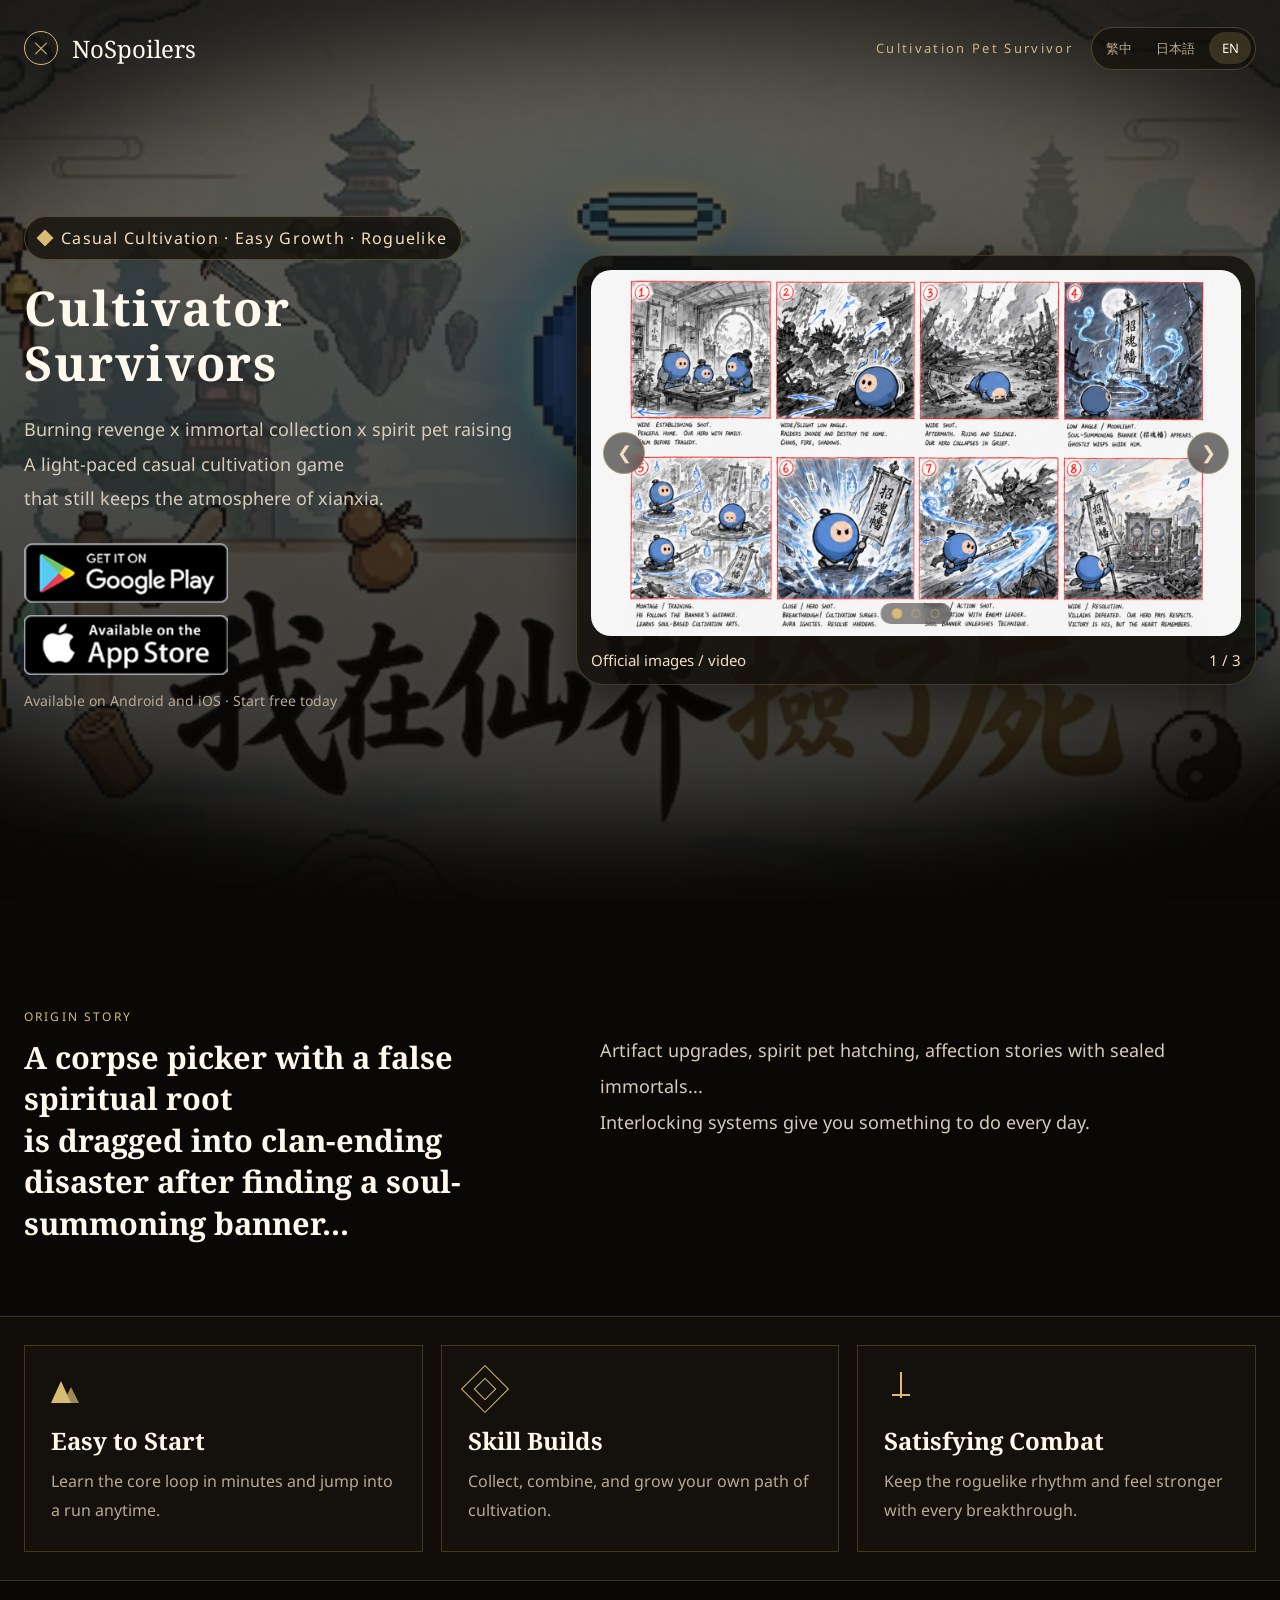
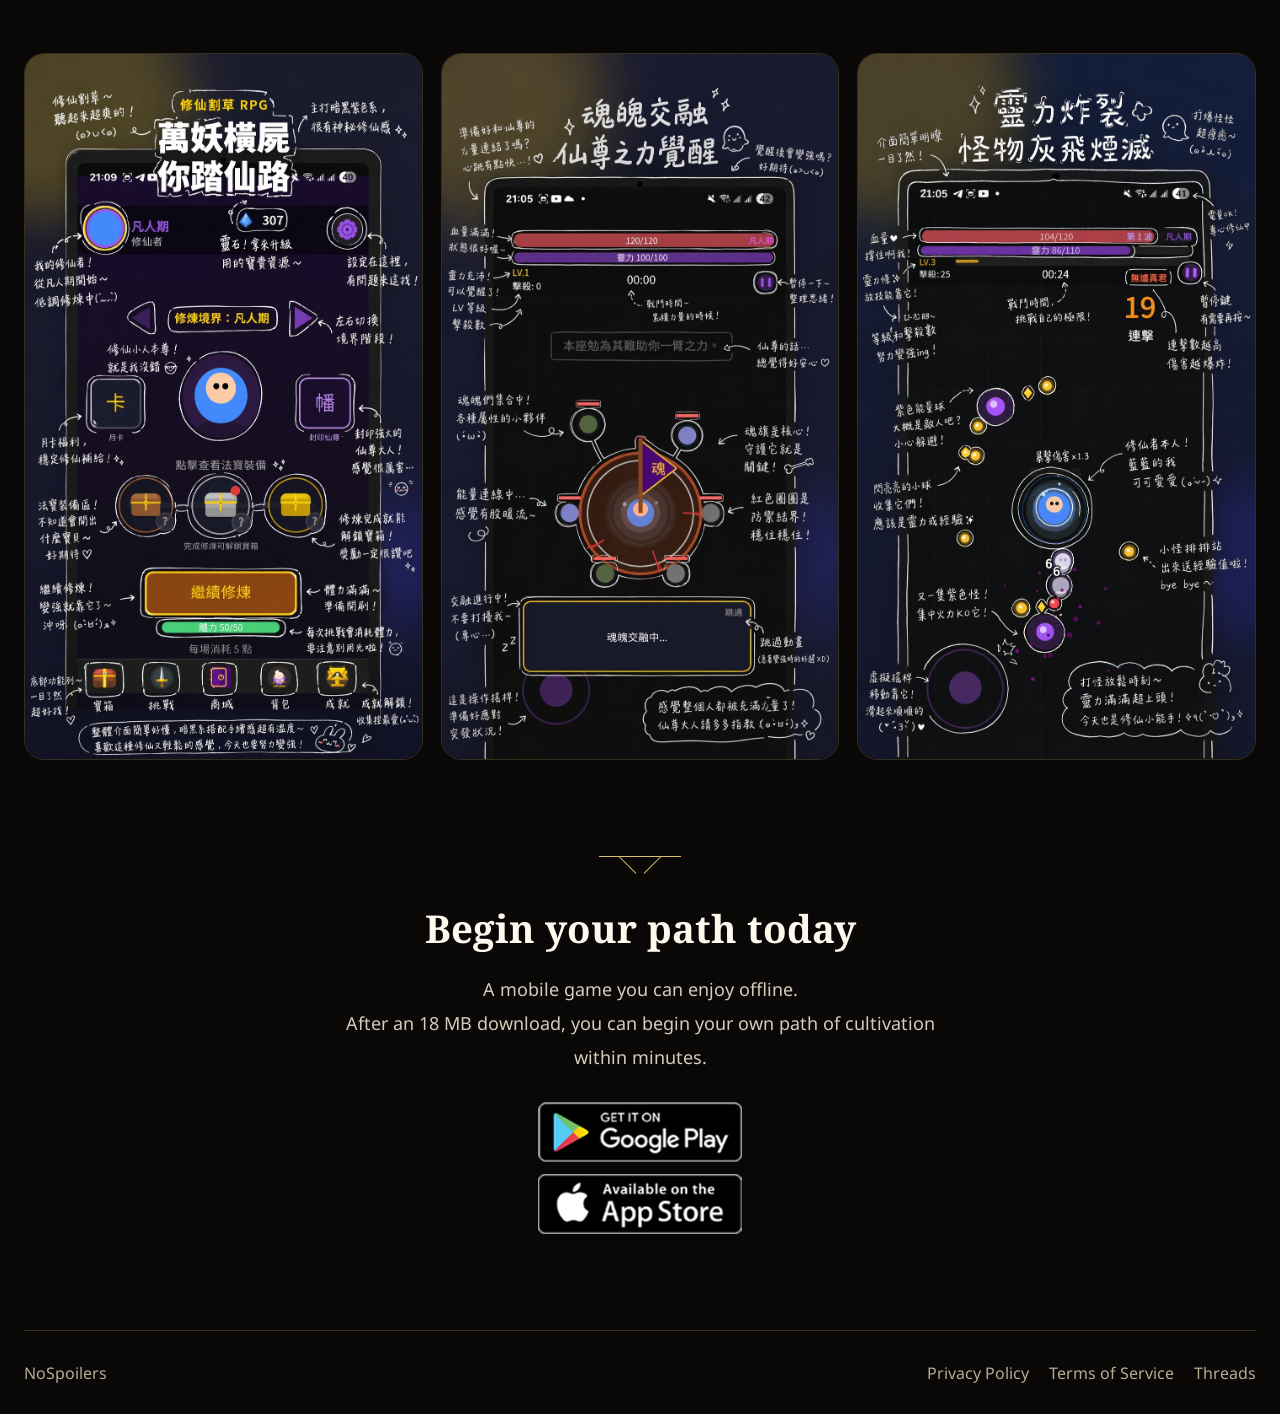
==== en/index.html @ 1b0b43a2 "Add multilingual landing pages" ====
<!DOCTYPE html>
<html lang="en">
<head>
  <meta charset="UTF-8">
  <meta name="viewport" content="width=device-width, initial-scale=1.0">
  <title>Cultivator Survivors | Casual Cultivation Roguelike</title>
  <meta name="description" content="Cultivator Survivors is a casual cultivation game with brisk pacing and a rich xianxia atmosphere. Watch the official trailer and download now on Google Play or the App Store.">
  <link rel="canonical" href="https://seanfuture9999.github.io/pickupfairy-landing/en/">
  <meta property="og:type" content="website">
  <meta property="og:locale" content="en_US">
  <meta property="og:site_name" content="Cultivator Survivors">
  <meta property="og:title" content="Cultivator Survivors | Casual Cultivation Roguelike">
  <meta property="og:description" content="Cultivator Survivors is a casual cultivation game with brisk pacing and a rich xianxia atmosphere. Watch the official trailer and download now on Google Play or the App Store.">
  <meta property="og:url" content="https://seanfuture9999.github.io/pickupfairy-landing/en/">
  <meta property="og:image" content="https://seanfuture9999.github.io/pickupfairy-landing/assets/images/001.jpg">
  <meta property="og:image:width" content="1600">
  <meta property="og:image:height" content="900">
  <meta name="twitter:card" content="summary_large_image">
  <meta name="twitter:title" content="Cultivator Survivors | Casual Cultivation Roguelike">
  <meta name="twitter:description" content="Cultivator Survivors is a casual cultivation game with brisk pacing and a rich xianxia atmosphere. Watch the official trailer and download now on Google Play or the App Store.">
  <meta name="twitter:image" content="https://seanfuture9999.github.io/pickupfairy-landing/assets/images/001.jpg">
  <link rel="alternate" hreflang="zh-Hant" href="https://seanfuture9999.github.io/pickupfairy-landing/">
  <link rel="alternate" hreflang="ja" href="https://seanfuture9999.github.io/pickupfairy-landing/ja/">
  <link rel="alternate" hreflang="en" href="https://seanfuture9999.github.io/pickupfairy-landing/en/">
  <link rel="alternate" hreflang="x-default" href="https://seanfuture9999.github.io/pickupfairy-landing/">
  <link rel="icon" type="image/png" sizes="32x32" href="../assets/images/favicon-32.png">
  <link rel="apple-touch-icon" sizes="180x180" href="../assets/images/apple-touch-icon.png">
  <link rel="preload" as="image" href="../assets/images/hero-banner.jpg">
  <link rel="preconnect" href="https://fonts.googleapis.com">
  <link rel="preconnect" href="https://fonts.gstatic.com" crossorigin>
  <link href="https://fonts.googleapis.com/css2?family=Noto+Sans:wght@400;500;700&family=Noto+Serif:wght@600;700;900&display=swap" rel="stylesheet">
  <link rel="stylesheet" href="../styles.css">
</head>
<body>
  <header class="hero">
    <div class="hero-shade"></div>
    <nav class="nav shell">
      <div class="brand">
        <span class="sigil" aria-hidden="true"></span>
        <span>NoSpoilers</span>
      </div>
      <div class="nav-tools">
        <span class="nav-kicker">Cultivation Pet Survivor</span>
        <nav class="lang-switcher" aria-label="Language switcher">
          <a href="../" lang="zh-Hant">繁中</a>
          <a href="../ja/" lang="ja">日本語</a>
          <a href="./" lang="en" aria-current="page">EN</a>
        </nav>
      </div>
    </nav>

    <div class="hero-grid shell">
      <section class="hero-copy">
        <p class="eyebrow">
          <span class="diamond" aria-hidden="true"></span>
          Casual Cultivation · Easy Growth · Roguelike
        </p>
        <h1>Cultivator Survivors</h1>
        <p class="lead">Burning revenge x immortal collection x spirit pet raising<br>A light-paced casual cultivation game<br>that still keeps the atmosphere of xianxia.</p>
        <div class="store-row">
          <a class="store-badge" href="https://play.google.com/store/apps/details?id=com.pickupfairy.game" target="_blank" rel="noopener" aria-label="Get it on Google Play">
            <img src="../assets/images/google.png" alt="Get it on Google Play" width="241" height="71" decoding="async">
          </a>
          <a class="store-badge" href="https://apps.apple.com/us/app/cultivator-survivors-roguelike/id6763825494" target="_blank" rel="noopener" aria-label="Download on the App Store">
            <img src="../assets/images/apple.png" alt="Download on the App Store" width="241" height="71" decoding="async">
          </a>
        </div>
        <p class="microcopy">Available on Android and iOS · Start free today</p>
      </section>

      <section class="trailer-card carousel" aria-label="Official images and video carousel" data-carousel>
        <div class="video-frame carousel-frame">
          <div class="carousel-track" data-carousel-track>
            <div class="carousel-slide is-active" data-slide-type="image">
              <img src="../assets/images/001.jpg" alt="Official image one" width="1600" height="900" decoding="async">
            </div>
            <div class="carousel-slide" data-slide-type="image">
              <img src="../assets/images/002.jpg" alt="Official image two" width="1600" height="900" loading="lazy" decoding="async">
            </div>
            <div class="carousel-slide" data-slide-type="video">
              <iframe src="https://www.youtube-nocookie.com/embed/JSna39oSoaU" title="Official gameplay trailer" allow="accelerometer; encrypted-media; gyroscope; picture-in-picture" allowfullscreen loading="lazy" referrerpolicy="strict-origin-when-cross-origin"></iframe>
            </div>
          </div>
          <button type="button" class="carousel-arrow prev" data-carousel-prev aria-label="Previous slide">&#10094;</button>
          <button type="button" class="carousel-arrow next" data-carousel-next aria-label="Next slide">&#10095;</button>
          <div class="carousel-dots" data-carousel-dots role="tablist" aria-label="Carousel pagination">
            <button type="button" class="carousel-dot is-active" data-carousel-dot="0" aria-label="Slide 1"></button>
            <button type="button" class="carousel-dot" data-carousel-dot="1" aria-label="Slide 2"></button>
            <button type="button" class="carousel-dot" data-carousel-dot="2" aria-label="Slide 3"></button>
          </div>
        </div>
        <div class="video-meta">
          <span>Official images / video</span>
          <span data-carousel-counter>1 / 3</span>
        </div>
      </section>
    </div>
  </header>

  <main>
    <section class="story shell split">
      <div>
        <p class="section-kicker">Origin Story</p>
        <h2>A corpse picker with a false spiritual root<br>is dragged into clan-ending disaster after finding a soul-summoning banner...</h2>
      </div>
      <p>Artifact upgrades, spirit pet hatching, affection stories with sealed immortals...<br>Interlocking systems give you something to do every day.</p>
    </section>

    <section class="feature-band">
      <div class="shell cards">
        <article class="feature-card">
          <span class="feature-mark mountain" aria-hidden="true"></span>
          <h3>Easy to Start</h3>
          <p>Learn the core loop in minutes and jump into a run anytime.</p>
        </article>
        <article class="feature-card">
          <span class="feature-mark talisman" aria-hidden="true"></span>
          <h3>Skill Builds</h3>
          <p>Collect, combine, and grow your own path of cultivation.</p>
        </article>
        <article class="feature-card">
          <span class="feature-mark sword" aria-hidden="true"></span>
          <h3>Satisfying Combat</h3>
          <p>Keep the roguelike rhythm and feel stronger with every breakthrough.</p>
        </article>
      </div>
    </section>

    <section class="gallery shell">
      <figure><img src="../assets/images/screenshot-1.jpg" alt="Gameplay screenshot one" width="941" height="1672" loading="lazy" decoding="async"></figure>
      <figure><img src="../assets/images/screenshot-2.jpg" alt="Gameplay screenshot two" width="941" height="1672" loading="lazy" decoding="async"></figure>
      <figure><img src="../assets/images/screenshot-3.jpg" alt="Gameplay screenshot three" width="941" height="1672" loading="lazy" decoding="async"></figure>
    </section>

    <section class="final-cta shell">
      <span class="ornament" aria-hidden="true"></span>
      <h2>Begin your path today</h2>
      <p>A mobile game you can enjoy offline.<br>After an 18 MB download, you can begin your own path of cultivation within minutes.</p>
      <div class="store-row centered">
        <a class="store-badge" href="https://play.google.com/store/apps/details?id=com.pickupfairy.game" target="_blank" rel="noopener" aria-label="Get it on Google Play">
          <img src="../assets/images/google.png" alt="Get it on Google Play" width="241" height="71" loading="lazy" decoding="async">
        </a>
        <a class="store-badge" href="https://apps.apple.com/us/app/cultivator-survivors-roguelike/id6763825494" target="_blank" rel="noopener" aria-label="Download on the App Store">
          <img src="../assets/images/apple.png" alt="Download on the App Store" width="241" height="71" loading="lazy" decoding="async">
        </a>
      </div>
    </section>
  </main>

  <footer class="footer shell">
    <span>NoSpoilers</span>
    <nav>
      <a href="https://seanfuture9999.github.io/nospoilers-legal/privacy-policy.html" target="_blank" rel="noopener">Privacy Policy</a>
      <a href="https://seanfuture9999.github.io/nospoilers-legal/terms-of-service.html" target="_blank" rel="noopener">Terms of Service</a>
      <a href="https://www.threads.com/@mech_sanda" target="_blank" rel="noopener">Threads</a>
    </nav>
  </footer>
  <script src="../script.js"></script>
</body>
</html>
---- styles.css ----
﻿:root {
  --bg: #090806;
  --bg-soft: #110d08;
  --panel: rgba(18, 15, 10, 0.82);
  --gold: #d8bc72;
  --gold-soft: #f3dfc0;
  --ink: #fff8ed;
  --muted: #d6ccbc;
  --muted-2: #b7aa95;
  --line: rgba(216, 188, 114, 0.22);
  --font-sans: 'Noto Sans TC', system-ui, sans-serif;
  --font-serif: 'Noto Serif TC', serif;
}
html[lang="ja"] {
  --font-sans: 'Noto Sans JP', system-ui, sans-serif;
  --font-serif: 'Noto Serif JP', serif;
}
html[lang="en"] {
  --font-sans: 'Noto Sans', system-ui, sans-serif;
  --font-serif: 'Noto Serif', Georgia, serif;
}
* { box-sizing: border-box; }
html { scroll-behavior: smooth; }
body {
  margin: 0;
  color: var(--ink);
  background: var(--bg);
  font-family: var(--font-sans);
}
a { color: inherit; text-decoration: none; }
.shell { width: min(1240px, calc(100% - 48px)); margin: 0 auto; }
.hero {
  position: relative;
  min-height: 100vh;
  background: url('assets/images/hero-banner.jpg') center/cover no-repeat;
}
.hero-shade {
  position: absolute;
  inset: 0;
  background:
    linear-gradient(180deg, rgba(9,8,6,.6), rgba(9,8,6,.82)),
    radial-gradient(circle at 75% 30%, rgba(216,188,114,.12), transparent 32%);
}
.nav, .hero-grid { position: relative; z-index: 1; }
.nav {
  height: 96px;
  display: flex;
  align-items: center;
  justify-content: space-between;
}
.brand { display: flex; align-items: center; gap: 14px; font-family: var(--font-serif); font-size: 24px; }
.sigil {
  width: 34px; height: 34px; border: 1px solid var(--gold); border-radius: 999px; position: relative;
}
.sigil::before, .sigil::after {
  content: ''; position: absolute; left: 8px; top: 16px; width: 16px; height: 1px; background: var(--gold); transform-origin: center;
}
.sigil::before { transform: rotate(45deg); }
.sigil::after { transform: rotate(-45deg); }
.nav-kicker { color: #c8b58a; letter-spacing: .18em; font-size: 13px; }
.nav-tools { display: flex; align-items: center; gap: 18px; }
.lang-switcher {
  display: inline-flex;
  align-items: center;
  gap: 4px;
  padding: 4px;
  border: 1px solid rgba(216, 188, 114, 0.28);
  border-radius: 999px;
  background: rgba(19, 15, 10, 0.68);
}
.lang-switcher a {
  min-width: 42px;
  padding: 7px 10px;
  border-radius: 999px;
  color: var(--muted-2);
  font-size: 13px;
  text-align: center;
  transition: background .2s ease, color .2s ease;
}
.lang-switcher a:hover,
.lang-switcher a[aria-current="page"] {
  color: var(--ink);
  background: rgba(216, 188, 114, 0.18);
}
.hero-grid {
  min-height: calc(100vh - 96px);
  display: grid;
  grid-template-columns: minmax(0, 1fr) 850px;
  gap: 42px;
  align-items: center;
  padding-bottom: 56px;
}
.eyebrow {
  display: inline-flex; align-items: center; gap: 10px;
  margin: 0 0 20px; padding: 10px 14px;
  border: 1px solid rgba(216,188,114,.3); border-radius: 999px;
  background: rgba(19,15,10,.78); color: var(--gold-soft); letter-spacing: .08em;
}
.diamond { width: 12px; height: 12px; background: var(--gold); transform: rotate(45deg); display: inline-block; }
h1, h2, h3 { font-family: var(--font-serif); margin: 0; }
h1 { font-size: clamp(34px, 3.8vw, 48px); line-height: 1.15; letter-spacing: .04em; }
.lead { color: var(--muted); font-size: 18px; line-height: 1.9; margin: 22px 0 28px; }
.store-row {
  display: flex;
  flex-direction: column;
  align-items: flex-start;
  gap: 12px;
}
.store-row.centered { align-items: center; }
.store-badge {
  display: inline-flex;
  transition: transform .2s ease, opacity .2s ease;
}
.store-badge:hover { transform: translateY(-2px); opacity: .92; }
/* 本地 badge 圖檔 google.png / apple.png 都是 241×71，等高即等寬，不變形 */
.store-badge img { display: block; height: 60px; width: auto; }
.microcopy { color: var(--muted-2); font-size: 14px; margin-top: 16px; }
.trailer-card {
  padding: 14px;
  background: rgba(18,15,10,.82);
  border: 1px solid var(--line);
  border-radius: 28px;
  box-shadow: 0 18px 42px rgba(0,0,0,.45);
}
/* 大螢幕視覺平衡：banner 往右偏移 30px */
@media (min-width: 1300px) {
  .trailer-card { transform: translateX(30px); }
}
.video-frame { aspect-ratio: 16/9; overflow: hidden; border-radius: 20px; }
.video-frame iframe { width: 100%; height: 100%; border: 0; display: block; }
.video-meta { display: flex; justify-content: space-between; color: var(--gold-soft); padding-top: 14px; font-size: 15px; }
main { background: var(--bg); }
.story {
  display: grid; grid-template-columns: .9fr 1.1fr; gap: 40px;
  padding: 96px 0 72px;
}
.section-kicker { color: var(--gold); letter-spacing: .18em; text-transform: uppercase; font-size: 12px; }
.story h2 { font-size: clamp(22px, 2.4vw, 32px); line-height: 1.35; }
.story p:last-child { color: var(--muted); line-height: 2; font-size: 18px; margin: 36px 0 0; }
.feature-band { border-top: 1px solid var(--line); border-bottom: 1px solid var(--line); background: var(--bg-soft); }
.cards { display: grid; grid-template-columns: repeat(3, 1fr); gap: 18px; padding: 28px 0; }
.feature-card { padding: 26px; border: 1px solid var(--line); background: rgba(255,255,255,.01); }
.feature-card h3 { font-size: 24px; margin: 18px 0 10px; }
.feature-card p { color: var(--muted-2); line-height: 1.8; margin: 0; }
.feature-mark { display: block; width: 34px; height: 34px; position: relative; }
.feature-mark.mountain::before, .feature-mark.mountain::after {
  content: ''; position: absolute; bottom: 3px; border-left: 10px solid transparent; border-right: 10px solid transparent; border-bottom: 22px solid var(--gold);
}
.feature-mark.mountain::after { left: 12px; border-left-width: 8px; border-right-width: 8px; border-bottom-width: 16px; opacity: .7; }
.feature-mark.talisman { border: 1px solid var(--gold); transform: rotate(45deg); }
.feature-mark.talisman::before { content: ''; position: absolute; inset: 8px; border: 1px solid var(--gold); }
.feature-mark.sword::before { content: ''; position: absolute; left: 16px; top: 0; width: 2px; height: 26px; background: var(--gold); }
.feature-mark.sword::after { content: ''; position: absolute; left: 8px; top: 22px; width: 18px; height: 2px; background: var(--gold); }
.gallery { display: grid; grid-template-columns: repeat(3, 1fr); gap: 18px; padding: 72px 0 96px; }
.gallery figure { margin: 0; overflow: hidden; border-radius: 20px; border: 1px solid var(--line); }
.gallery img { width: 100%; height: 100%; object-fit: cover; display: block; }
.final-cta { text-align: center; padding-bottom: 96px; }
.ornament { display: block; width: 82px; height: 22px; margin: 0 auto 24px; border-top: 1px solid var(--gold); position: relative; }
.ornament::before, .ornament::after { content: ''; position: absolute; top: -1px; width: 24px; height: 1px; background: var(--gold); }
.ornament::before { left: 20px; transform: rotate(45deg); transform-origin: left center; }
.ornament::after { right: 20px; transform: rotate(-45deg); transform-origin: right center; }
.final-cta h2 { font-size: clamp(30px, 3vw, 42px); }
.final-cta p { color: var(--muted); font-size: 18px; line-height: 1.9; max-width: 620px; margin: 18px auto 28px; }
.centered { justify-content: center; }
.footer {
  border-top: 1px solid var(--line);
  min-height: 84px;
  display: flex;
  justify-content: space-between;
  align-items: center;
  color: var(--muted-2);
}
.footer nav { display: flex; gap: 20px; }
/* 1440px 以下螢幕：banner 縮為 680px，避免擠壓左側標題 */
@media (max-width: 1440px) {
  .hero-grid { grid-template-columns: minmax(0, 1fr) 680px; }
}
@media (max-width: 980px) {
  .hero-grid, .story { grid-template-columns: 1fr; }
  .hero-grid { padding-top: 16px; }
  .trailer-card { max-width: 680px; transform: none; }
  .cards, .gallery { grid-template-columns: 1fr; }
}
@media (max-width: 640px) {
  .shell { width: min(100% - 32px, 1240px); }
  .nav { height: 84px; }
  .nav-tools { gap: 10px; }
  .nav-kicker { display: none; }
  .hero-grid { min-height: auto; padding-bottom: 40px; }
  .lead br { display: none; }
  .store-row { flex-direction: column; }
  .store-btn { justify-content: center; }
  .story { padding-top: 72px; }
  .footer { flex-direction: column; justify-content: center; gap: 12px; padding: 18px 0; }
}

/* ===== Carousel ===== */
.carousel-frame { position: relative; overflow: hidden; }
.carousel-track { position: absolute; inset: 0; width: 100%; height: 100%; }
.carousel-slide {
  position: absolute;
  inset: 0;
  width: 100%;
  height: 100%;
  opacity: 0;
  visibility: hidden;
  transition: opacity .55s ease;
  pointer-events: none;
}
.carousel-slide.is-active {
  opacity: 1;
  visibility: visible;
  pointer-events: auto;
  z-index: 1;
}
.carousel-slide img,
.carousel-slide iframe {
  width: 100%;
  height: 100%;
  display: block;
  border: 0;
}
.carousel-slide img { object-fit: cover; }

.carousel-arrow {
  position: absolute;
  top: 50%;
  transform: translateY(-50%);
  z-index: 4;
  width: 42px;
  height: 42px;
  border-radius: 999px;
  border: 1px solid rgba(216, 188, 114, 0.55);
  background: rgba(9, 8, 6, 0.55);
  color: var(--gold-soft);
  font-size: 18px;
  line-height: 1;
  cursor: pointer;
  display: flex;
  align-items: center;
  justify-content: center;
  backdrop-filter: blur(4px);
  transition: background .2s ease, border-color .2s ease, color .2s ease, transform .2s ease;
}
.carousel-arrow:hover {
  background: rgba(216, 188, 114, 0.18);
  border-color: var(--gold);
  color: var(--gold);
}
.carousel-arrow:active { transform: translateY(-50%) scale(.96); }
.carousel-arrow.prev { left: 12px; }
.carousel-arrow.next { right: 12px; }

.carousel-dots {
  position: absolute;
  bottom: 12px;
  left: 50%;
  transform: translateX(-50%);
  z-index: 4;
  display: flex;
  gap: 10px;
  padding: 6px 12px;
  border-radius: 999px;
  background: rgba(9, 8, 6, 0.45);
  backdrop-filter: blur(4px);
}
.carousel-dot {
  width: 9px;
  height: 9px;
  padding: 0;
  border-radius: 999px;
  border: 1px solid rgba(216, 188, 114, 0.55);
  background: transparent;
  cursor: pointer;
  transition: background .2s ease, border-color .2s ease, transform .2s ease;
}
.carousel-dot:hover { border-color: var(--gold); }
.carousel-dot.is-active {
  background: var(--gold);
  border-color: var(--gold);
  transform: scale(1.15);
}

@media (max-width: 640px) {
  .carousel-arrow { width: 36px; height: 36px; font-size: 16px; }
  .carousel-arrow.prev { left: 8px; }
  .carousel-arrow.next { right: 8px; }
}

/* 繁中首頁維持既有排版；其他語系允許自然換行 */
html[lang="zh-Hant"] .story h2 { white-space: nowrap; }
@media (max-width: 980px) {
  .story h2 { white-space: normal; font-size: clamp(22px, 4.4vw, 30px); }
}

/* 繁中首頁維持既有單行主標題 */
html[lang="zh-Hant"] .hero-copy h1 { white-space: nowrap; }
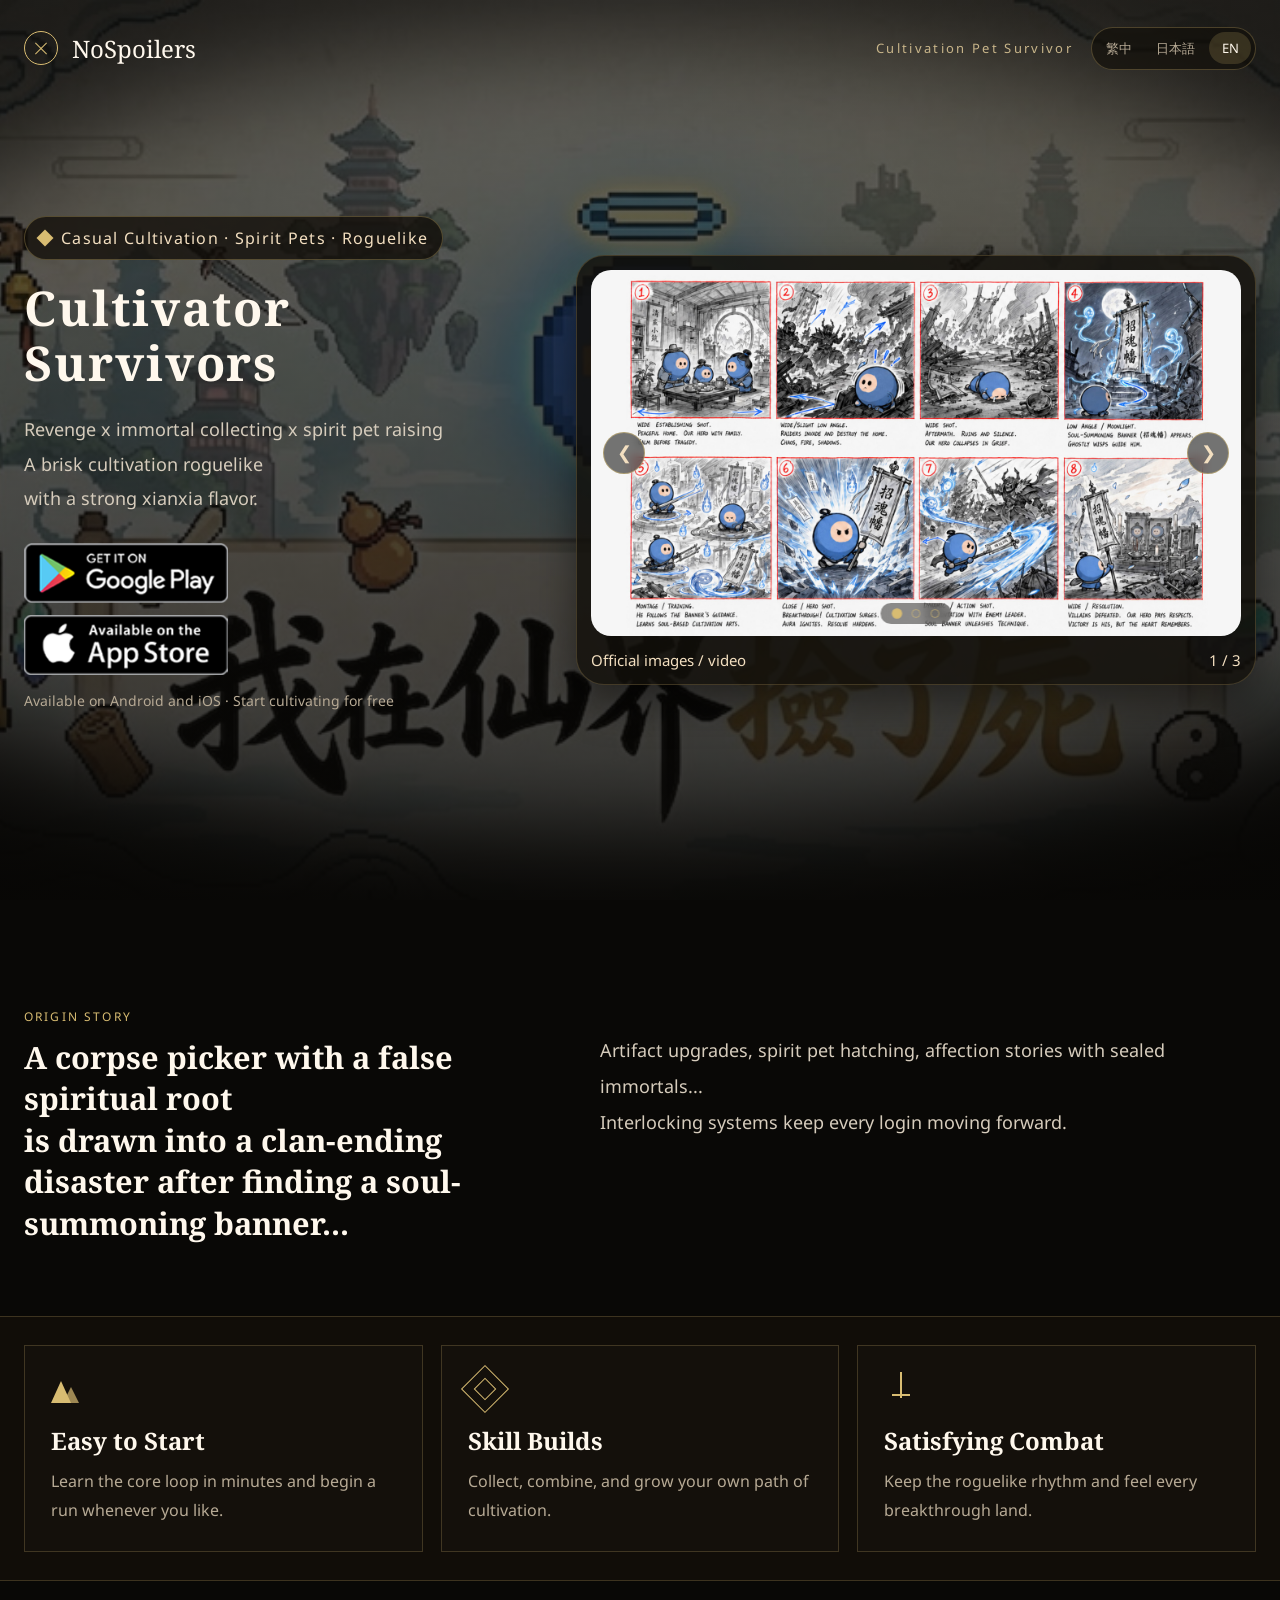
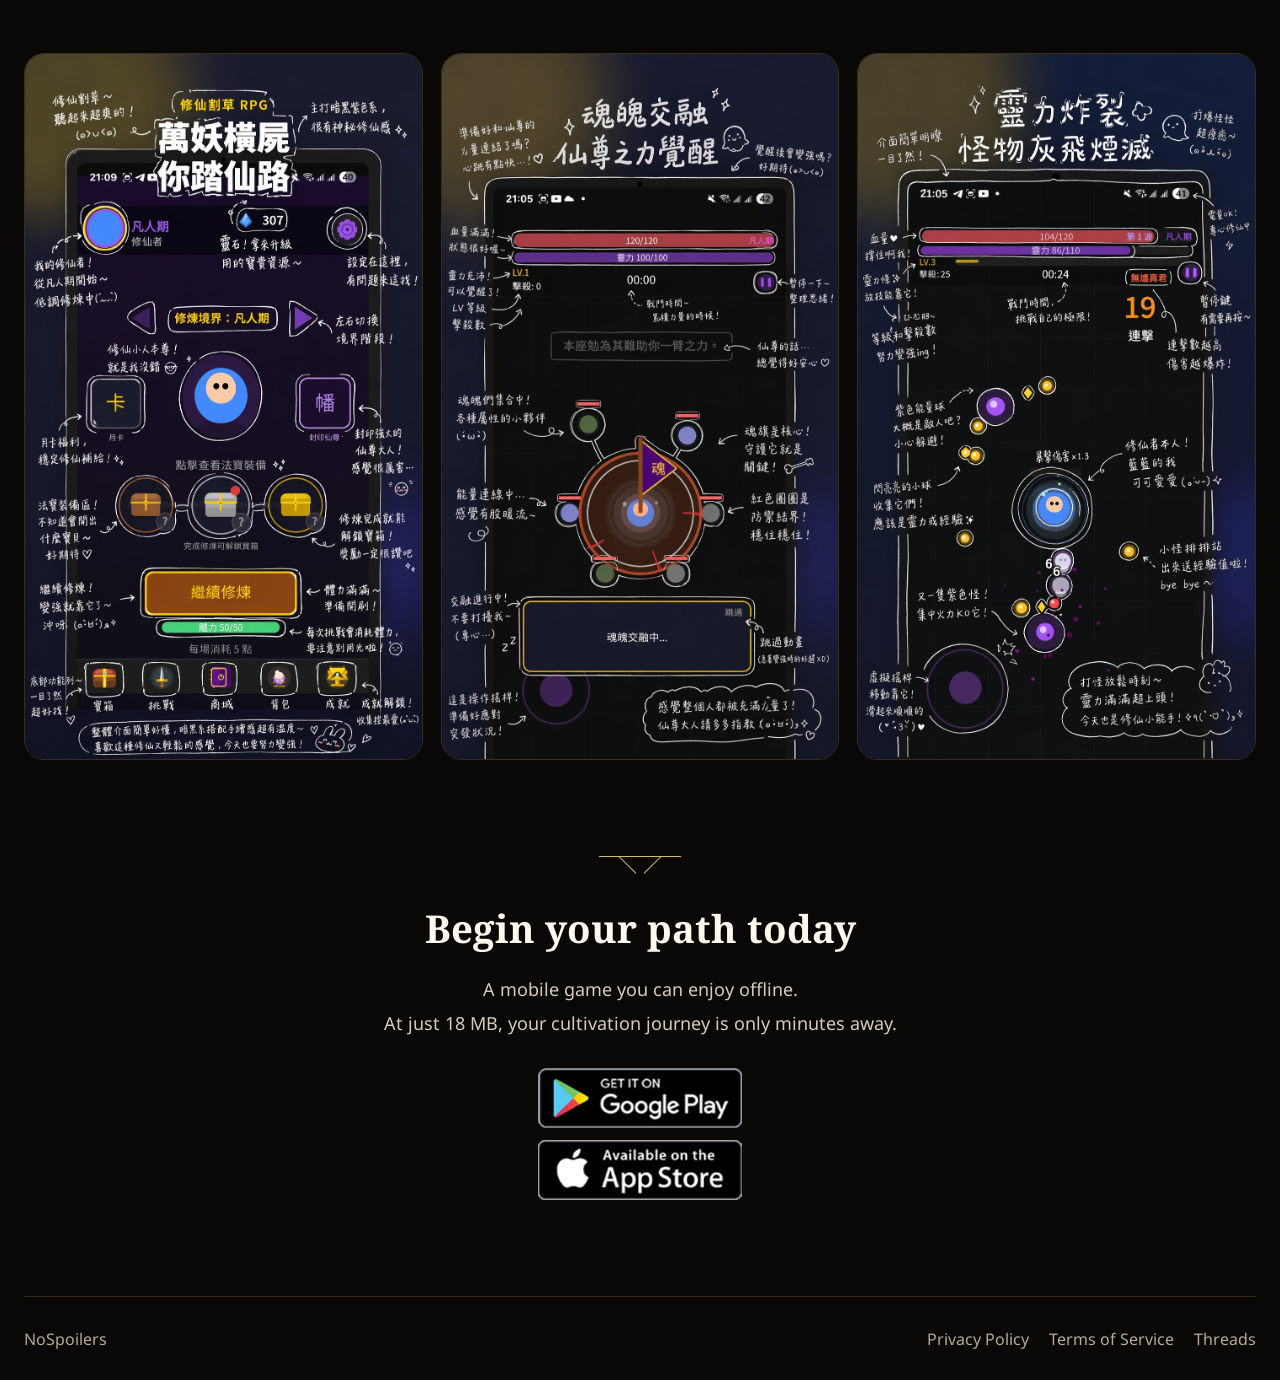
==== commit 8243c20b: "Refine multilingual landing copy" ====
--- a/en/index.html
+++ b/en/index.html
@@ -4,20 +4,20 @@
   <meta charset="UTF-8">
   <meta name="viewport" content="width=device-width, initial-scale=1.0">
   <title>Cultivator Survivors | Casual Cultivation Roguelike</title>
-  <meta name="description" content="Cultivator Survivors is a casual cultivation game with brisk pacing and a rich xianxia atmosphere. Watch the official trailer and download now on Google Play or the App Store.">
+  <meta name="description" content="Cultivator Survivors is a casual cultivation roguelike about revenge, immortal collecting, and spirit pet raising. Watch the official trailer and download now on Google Play or the App Store.">
   <link rel="canonical" href="https://seanfuture9999.github.io/pickupfairy-landing/en/">
   <meta property="og:type" content="website">
   <meta property="og:locale" content="en_US">
   <meta property="og:site_name" content="Cultivator Survivors">
   <meta property="og:title" content="Cultivator Survivors | Casual Cultivation Roguelike">
-  <meta property="og:description" content="Cultivator Survivors is a casual cultivation game with brisk pacing and a rich xianxia atmosphere. Watch the official trailer and download now on Google Play or the App Store.">
+  <meta property="og:description" content="Cultivator Survivors is a casual cultivation roguelike about revenge, immortal collecting, and spirit pet raising. Watch the official trailer and download now on Google Play or the App Store.">
   <meta property="og:url" content="https://seanfuture9999.github.io/pickupfairy-landing/en/">
   <meta property="og:image" content="https://seanfuture9999.github.io/pickupfairy-landing/assets/images/001.jpg">
   <meta property="og:image:width" content="1600">
   <meta property="og:image:height" content="900">
   <meta name="twitter:card" content="summary_large_image">
   <meta name="twitter:title" content="Cultivator Survivors | Casual Cultivation Roguelike">
-  <meta name="twitter:description" content="Cultivator Survivors is a casual cultivation game with brisk pacing and a rich xianxia atmosphere. Watch the official trailer and download now on Google Play or the App Store.">
+  <meta name="twitter:description" content="Cultivator Survivors is a casual cultivation roguelike about revenge, immortal collecting, and spirit pet raising. Watch the official trailer and download now on Google Play or the App Store.">
   <meta name="twitter:image" content="https://seanfuture9999.github.io/pickupfairy-landing/assets/images/001.jpg">
   <link rel="alternate" hreflang="zh-Hant" href="https://seanfuture9999.github.io/pickupfairy-landing/">
   <link rel="alternate" hreflang="ja" href="https://seanfuture9999.github.io/pickupfairy-landing/ja/">
@@ -53,10 +53,10 @@
       <section class="hero-copy">
         <p class="eyebrow">
           <span class="diamond" aria-hidden="true"></span>
-          Casual Cultivation · Easy Growth · Roguelike
+          Casual Cultivation · Spirit Pets · Roguelike
         </p>
         <h1>Cultivator Survivors</h1>
-        <p class="lead">Burning revenge x immortal collection x spirit pet raising<br>A light-paced casual cultivation game<br>that still keeps the atmosphere of xianxia.</p>
+        <p class="lead">Revenge x immortal collecting x spirit pet raising<br>A brisk cultivation roguelike<br>with a strong xianxia flavor.</p>
         <div class="store-row">
           <a class="store-badge" href="https://play.google.com/store/apps/details?id=com.pickupfairy.game" target="_blank" rel="noopener" aria-label="Get it on Google Play">
             <img src="../assets/images/google.png" alt="Get it on Google Play" width="241" height="71" decoding="async">
@@ -65,7 +65,7 @@
             <img src="../assets/images/apple.png" alt="Download on the App Store" width="241" height="71" decoding="async">
           </a>
         </div>
-        <p class="microcopy">Available on Android and iOS · Start free today</p>
+        <p class="microcopy">Available on Android and iOS · Start cultivating for free</p>
       </section>
 
       <section class="trailer-card carousel" aria-label="Official images and video carousel" data-carousel>
@@ -101,9 +101,9 @@
     <section class="story shell split">
       <div>
         <p class="section-kicker">Origin Story</p>
-        <h2>A corpse picker with a false spiritual root<br>is dragged into clan-ending disaster after finding a soul-summoning banner...</h2>
+        <h2>A corpse picker with a false spiritual root<br>is drawn into a clan-ending disaster after finding a soul-summoning banner...</h2>
       </div>
-      <p>Artifact upgrades, spirit pet hatching, affection stories with sealed immortals...<br>Interlocking systems give you something to do every day.</p>
+      <p>Artifact upgrades, spirit pet hatching, affection stories with sealed immortals...<br>Interlocking systems keep every login moving forward.</p>
     </section>
 
     <section class="feature-band">
@@ -111,7 +111,7 @@
         <article class="feature-card">
           <span class="feature-mark mountain" aria-hidden="true"></span>
           <h3>Easy to Start</h3>
-          <p>Learn the core loop in minutes and jump into a run anytime.</p>
+          <p>Learn the core loop in minutes and begin a run whenever you like.</p>
         </article>
         <article class="feature-card">
           <span class="feature-mark talisman" aria-hidden="true"></span>
@@ -121,7 +121,7 @@
         <article class="feature-card">
           <span class="feature-mark sword" aria-hidden="true"></span>
           <h3>Satisfying Combat</h3>
-          <p>Keep the roguelike rhythm and feel stronger with every breakthrough.</p>
+          <p>Keep the roguelike rhythm and feel every breakthrough land.</p>
         </article>
       </div>
     </section>
@@ -135,7 +135,7 @@
     <section class="final-cta shell">
       <span class="ornament" aria-hidden="true"></span>
       <h2>Begin your path today</h2>
-      <p>A mobile game you can enjoy offline.<br>After an 18 MB download, you can begin your own path of cultivation within minutes.</p>
+      <p>A mobile game you can enjoy offline.<br>At just 18 MB, your cultivation journey is only minutes away.</p>
       <div class="store-row centered">
         <a class="store-badge" href="https://play.google.com/store/apps/details?id=com.pickupfairy.game" target="_blank" rel="noopener" aria-label="Get it on Google Play">
           <img src="../assets/images/google.png" alt="Get it on Google Play" width="241" height="71" loading="lazy" decoding="async">
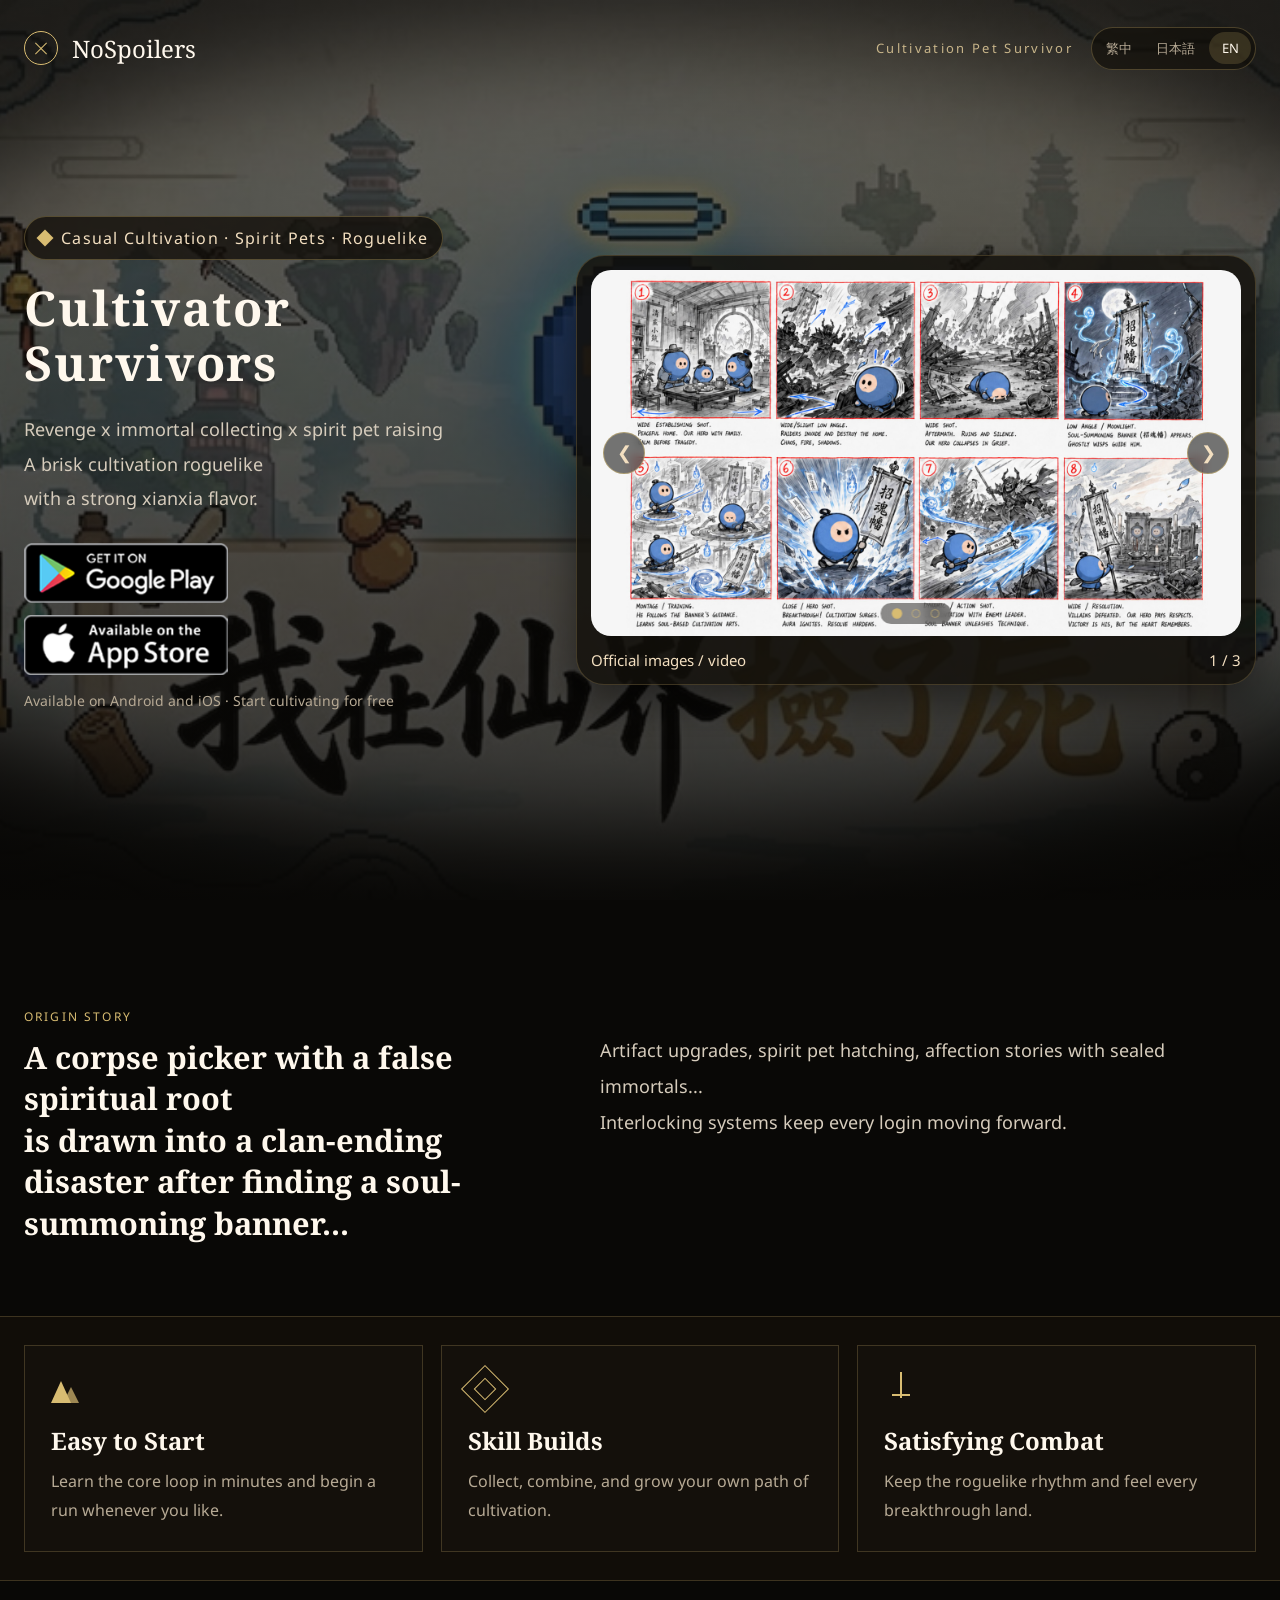
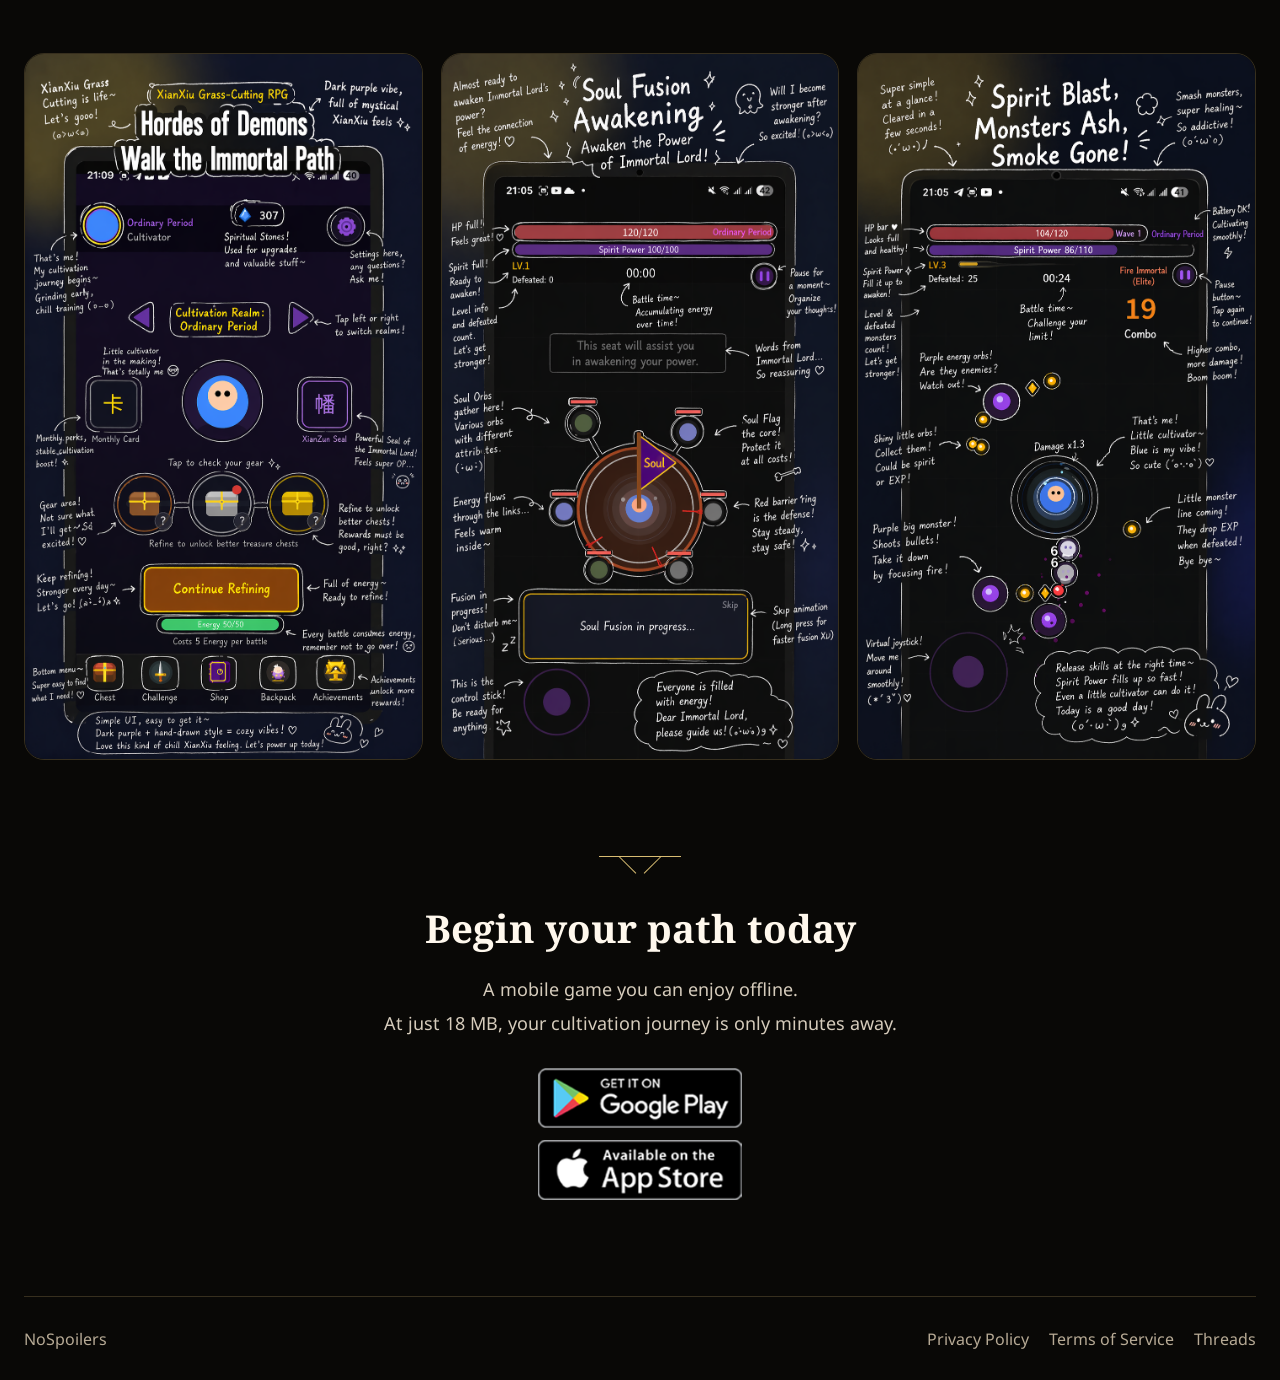
==== commit 19eb1788: "Use localized gallery screenshots" ====
--- a/en/index.html
+++ b/en/index.html
@@ -127,9 +127,9 @@
     </section>
 
     <section class="gallery shell">
-      <figure><img src="../assets/images/screenshot-1.jpg" alt="Gameplay screenshot one" width="941" height="1672" loading="lazy" decoding="async"></figure>
-      <figure><img src="../assets/images/screenshot-2.jpg" alt="Gameplay screenshot two" width="941" height="1672" loading="lazy" decoding="async"></figure>
-      <figure><img src="../assets/images/screenshot-3.jpg" alt="Gameplay screenshot three" width="941" height="1672" loading="lazy" decoding="async"></figure>
+      <figure><img src="../assets/images/7001.png" alt="Gameplay screenshot one" width="941" height="1672" loading="lazy" decoding="async"></figure>
+      <figure><img src="../assets/images/7002.png" alt="Gameplay screenshot two" width="941" height="1672" loading="lazy" decoding="async"></figure>
+      <figure><img src="../assets/images/7003.png" alt="Gameplay screenshot three" width="941" height="1672" loading="lazy" decoding="async"></figure>
     </section>
 
     <section class="final-cta shell">
